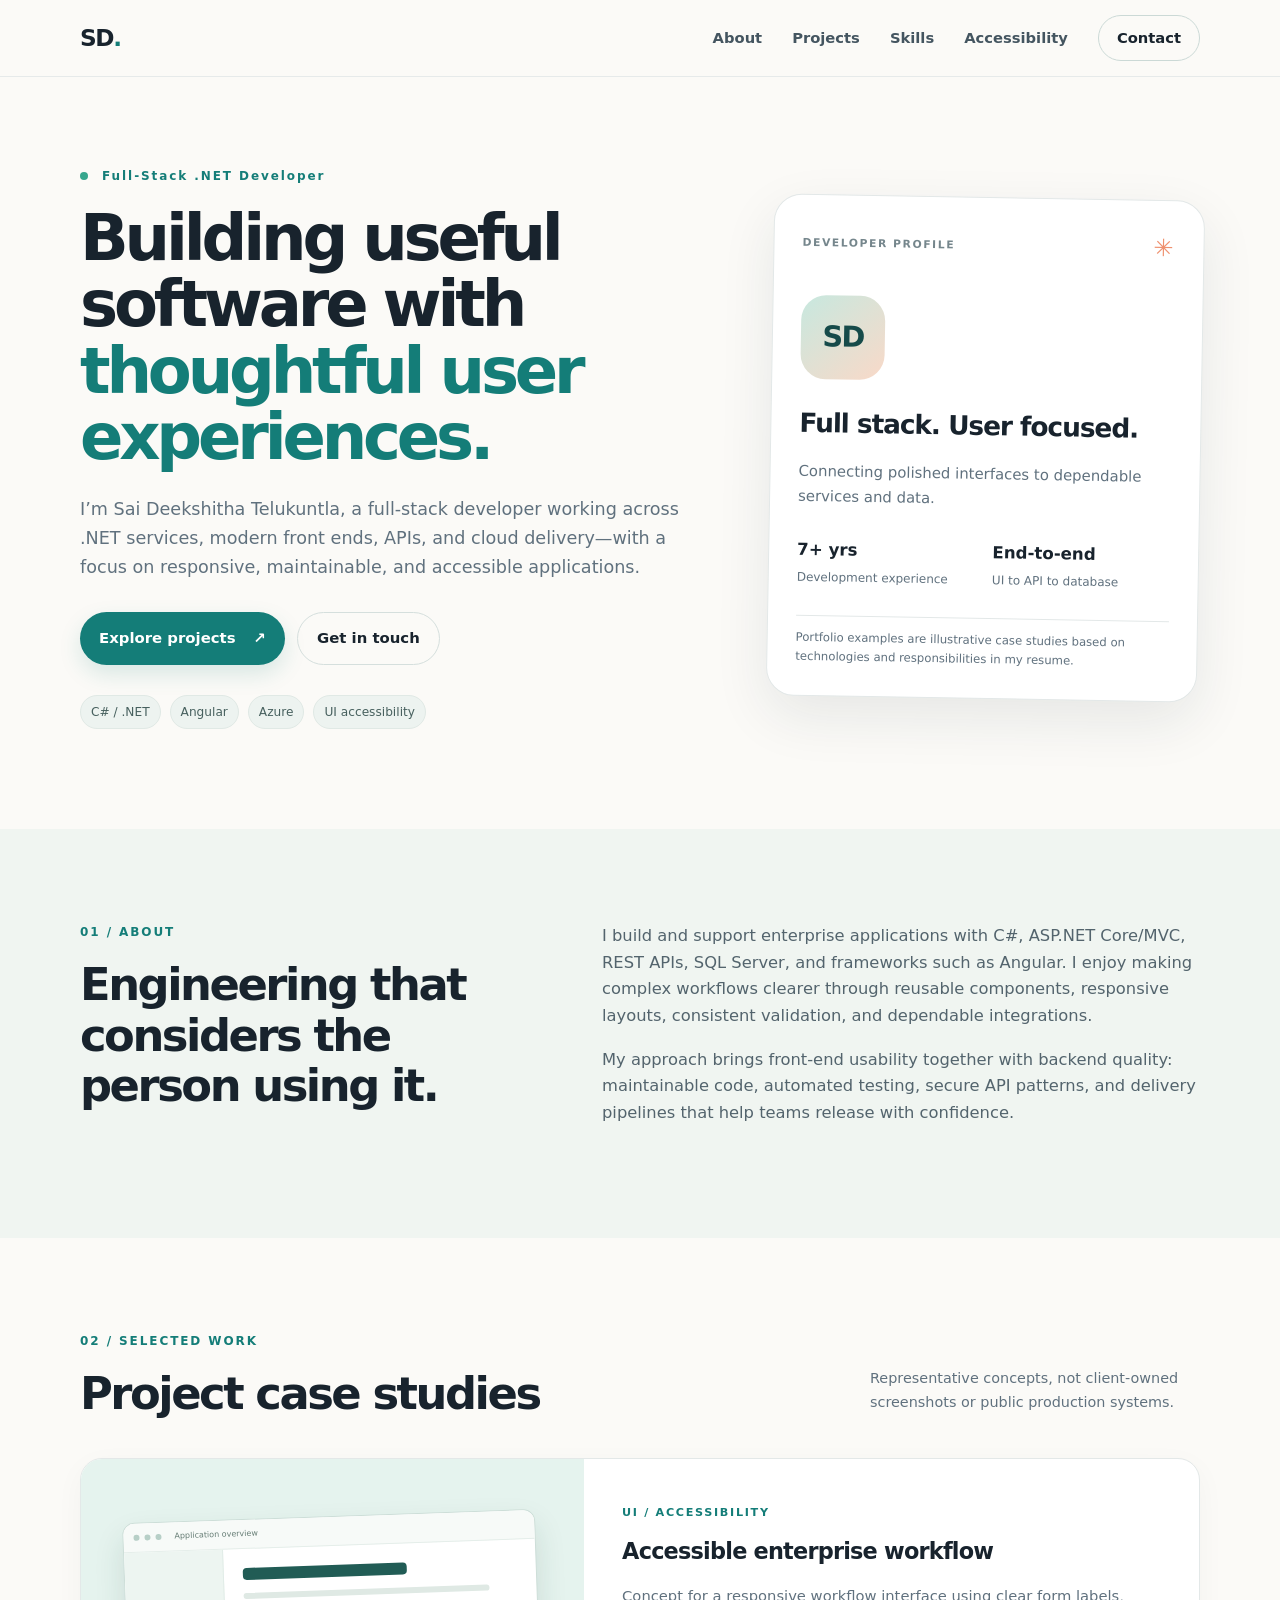
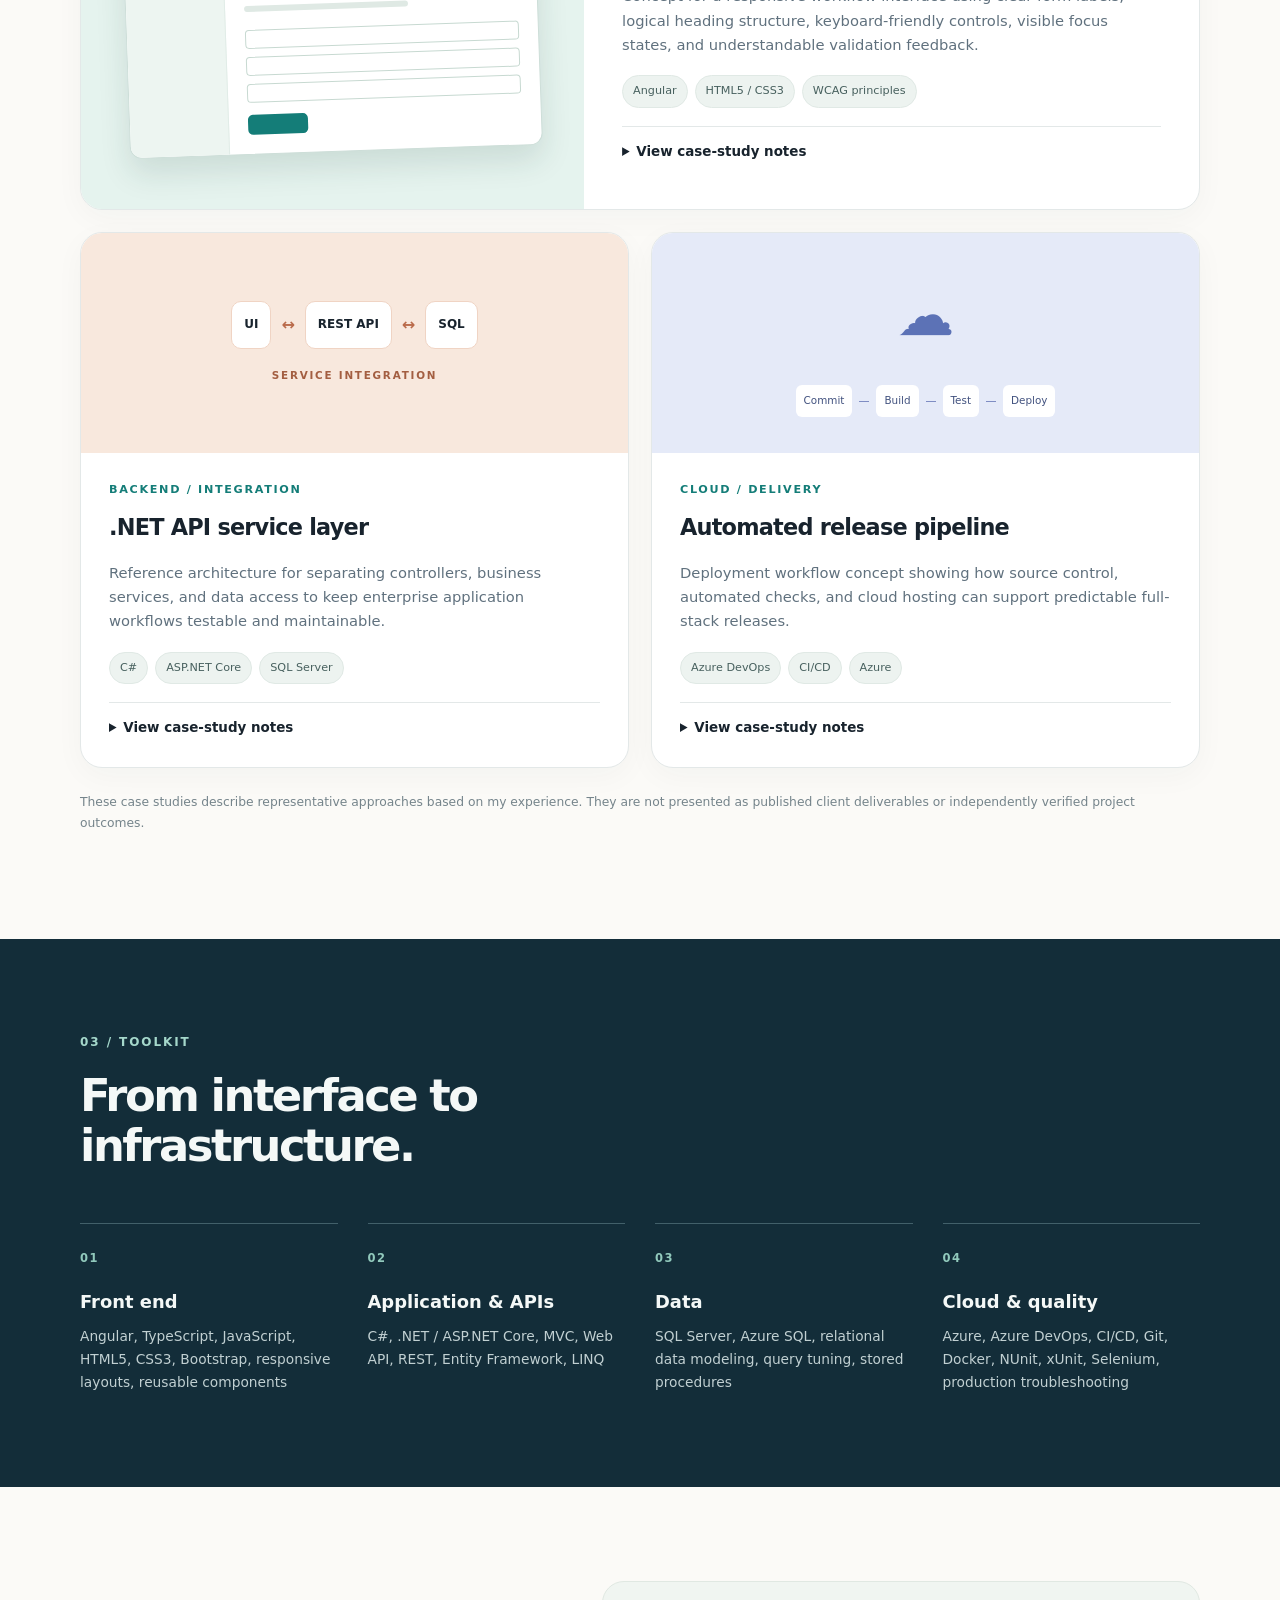
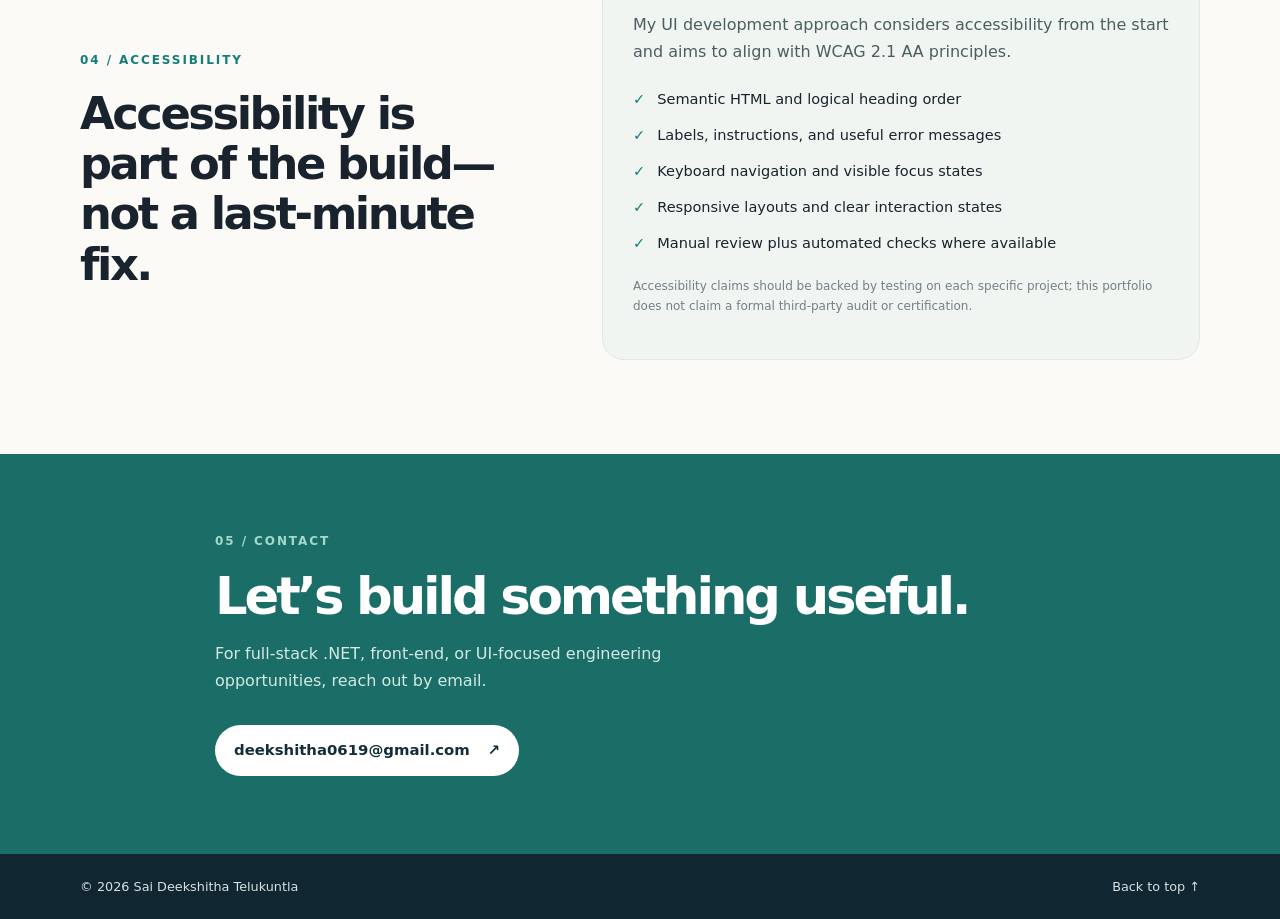
==== index.html @ 6f186943 "Add files via upload" ====
<!doctype html>
<html lang="en">
<head>
  <meta charset="utf-8">
  <meta name="viewport" content="width=device-width, initial-scale=1">
  <meta name="description" content="Portfolio of Sai Deekshitha Telukuntla, Full-Stack .NET Developer focused on responsive UI, accessible experiences, APIs, and cloud delivery.">
  <title>Sai Deekshitha Telukuntla | Full-Stack Developer</title>
  <link rel="stylesheet" href="styles.css">
</head>
<body>
  <a class="skip-link" href="#main">Skip to content</a>
  <header class="site-header">
    <nav class="nav container" aria-label="Main navigation">
      <a class="brand" href="#top" aria-label="Sai Deekshitha home">SD<span>.</span></a>
      <button class="menu-toggle" type="button" aria-expanded="false" aria-controls="nav-links">Menu</button>
      <div class="nav-links" id="nav-links">
        <a href="#about">About</a>
        <a href="#work">Projects</a>
        <a href="#skills">Skills</a>
        <a href="#accessibility">Accessibility</a>
        <a class="nav-cta" href="#contact">Contact</a>
      </div>
    </nav>
  </header>

  <main id="main">
    <section class="hero section container" id="top">
      <div class="hero-copy">
        <p class="eyebrow"><span class="status-dot" aria-hidden="true"></span> Full-Stack .NET Developer</p>
        <h1>Building useful software with <span class="accent">thoughtful user experiences.</span></h1>
        <p class="hero-intro">I’m Sai Deekshitha Telukuntla, a full-stack developer working across .NET services, modern front ends, APIs, and cloud delivery—with a focus on responsive, maintainable, and accessible applications.</p>
        <div class="hero-actions">
          <a class="button button-primary" href="#work">Explore projects <span aria-hidden="true">↗</span></a>
          <a class="button button-secondary" href="#contact">Get in touch</a>
        </div>
        <div class="hero-tags" aria-label="Core technologies">
          <span>C# / .NET</span><span>Angular</span><span>Azure</span><span>UI accessibility</span>
        </div>
      </div>
      <aside class="hero-card" aria-label="Professional focus">
        <div class="card-topline"><span>DEVELOPER PROFILE</span><span class="card-icon" aria-hidden="true">✳</span></div>
        <div class="profile-mark" aria-hidden="true">SD</div>
        <h2>Full stack. User focused.</h2>
        <p>Connecting polished interfaces to dependable services and data.</p>
        <div class="mini-stat-grid">
          <div><strong>7+ yrs</strong><small>Development experience</small></div>
          <div><strong>End-to-end</strong><small>UI to API to database</small></div>
        </div>
        <div class="card-line" aria-hidden="true"></div>
        <p class="small-note">Portfolio examples are illustrative case studies based on technologies and responsibilities in my resume.</p>
      </aside>
    </section>

    <section class="section section-muted" id="about">
      <div class="container two-column">
        <div>
          <p class="eyebrow">01 / ABOUT</p>
          <h2 class="section-title">Engineering that considers the person using it.</h2>
        </div>
        <div class="section-copy">
          <p>I build and support enterprise applications with C#, ASP.NET Core/MVC, REST APIs, SQL Server, and frameworks such as Angular. I enjoy making complex workflows clearer through reusable components, responsive layouts, consistent validation, and dependable integrations.</p>
          <p>My approach brings front-end usability together with backend quality: maintainable code, automated testing, secure API patterns, and delivery pipelines that help teams release with confidence.</p>
        </div>
      </div>
    </section>

    <section class="section container" id="work">
      <div class="section-heading">
        <div><p class="eyebrow">02 / SELECTED WORK</p><h2 class="section-title">Project case studies</h2></div>
        <p class="section-subtitle">Representative concepts, not client-owned screenshots or public production systems.</p>
      </div>
      <div class="project-grid">
        <article class="project-card project-featured">
          <div class="project-art art-accessible" aria-hidden="true">
            <div class="mock-window"><div class="mock-bar"><i></i><i></i><i></i><span>Application overview</span></div><div class="mock-content"><div class="mock-sidebar"></div><div class="mock-main"><div class="mock-heading"></div><div class="mock-line"></div><div class="mock-line short"></div><div class="mock-form"><b></b><b></b><b></b></div><div class="mock-button"></div></div></div></div>
          </div>
          <div class="project-content">
            <p class="project-type">UI / ACCESSIBILITY</p><h3>Accessible enterprise workflow</h3>
            <p>Concept for a responsive workflow interface using clear form labels, logical heading structure, keyboard-friendly controls, visible focus states, and understandable validation feedback.</p>
            <ul class="tag-list"><li>Angular</li><li>HTML5 / CSS3</li><li>WCAG principles</li></ul>
            <details class="case-details"><summary>View case-study notes</summary><p><strong>Design goal:</strong> make common tasks easier to scan and complete. <strong>Implementation focus:</strong> semantic markup, consistent form patterns, responsive layout, and manual keyboard checks. Formal conformance has not been independently audited.</p></details>
          </div>
        </article>
        <article class="project-card">
          <div class="project-art art-api" aria-hidden="true"><div class="api-stack"><span>UI</span><b>↔</b><span>REST API</span><b>↔</b><span>SQL</span></div><div class="api-caption">SERVICE INTEGRATION</div></div>
          <div class="project-content">
            <p class="project-type">BACKEND / INTEGRATION</p><h3>.NET API service layer</h3>
            <p>Reference architecture for separating controllers, business services, and data access to keep enterprise application workflows testable and maintainable.</p>
            <ul class="tag-list"><li>C#</li><li>ASP.NET Core</li><li>SQL Server</li></ul>
            <details class="case-details"><summary>View case-study notes</summary><p>Focus areas include REST conventions, input validation, clear error responses, separation of concerns, and unit testing. Add a public code sample here once a sanitized demo repository is ready.</p></details>
          </div>
        </article>
        <article class="project-card">
          <div class="project-art art-cloud" aria-hidden="true"><div class="cloud-shape">☁</div><div class="pipeline"><span>Commit</span><i></i><span>Build</span><i></i><span>Test</span><i></i><span>Deploy</span></div></div>
          <div class="project-content">
            <p class="project-type">CLOUD / DELIVERY</p><h3>Automated release pipeline</h3>
            <p>Deployment workflow concept showing how source control, automated checks, and cloud hosting can support predictable full-stack releases.</p>
            <ul class="tag-list"><li>Azure DevOps</li><li>CI/CD</li><li>Azure</li></ul>
            <details class="case-details"><summary>View case-study notes</summary><p>Pipeline stages can include restore/build, automated tests, artifact publishing, deployment approvals, and post-deployment validation. Environment-specific secrets should be stored in secure variable groups or a secrets manager.</p></details>
          </div>
        </article>
      </div>
      <p class="disclaimer">These case studies describe representative approaches based on my experience. They are not presented as published client deliverables or independently verified project outcomes.</p>
    </section>

    <section class="section section-dark" id="skills">
      <div class="container">
        <p class="eyebrow eyebrow-light">03 / TOOLKIT</p>
        <h2 class="section-title">From interface to infrastructure.</h2>
        <div class="skills-grid">
          <div class="skill-block"><span class="skill-number">01</span><h3>Front end</h3><p>Angular, TypeScript, JavaScript, HTML5, CSS3, Bootstrap, responsive layouts, reusable components</p></div>
          <div class="skill-block"><span class="skill-number">02</span><h3>Application & APIs</h3><p>C#, .NET / ASP.NET Core, MVC, Web API, REST, Entity Framework, LINQ</p></div>
          <div class="skill-block"><span class="skill-number">03</span><h3>Data</h3><p>SQL Server, Azure SQL, relational data modeling, query tuning, stored procedures</p></div>
          <div class="skill-block"><span class="skill-number">04</span><h3>Cloud & quality</h3><p>Azure, Azure DevOps, CI/CD, Git, Docker, NUnit, xUnit, Selenium, production troubleshooting</p></div>
        </div>
      </div>
    </section>

    <section class="section container" id="accessibility">
      <div class="two-column accessibility-layout">
        <div><p class="eyebrow">04 / ACCESSIBILITY</p><h2 class="section-title">Accessibility is part of the build—not a last-minute fix.</h2></div>
        <div class="accessibility-panel">
          <p>My UI development approach considers accessibility from the start and aims to align with WCAG 2.1 AA principles.</p>
          <ul class="check-list">
            <li><span aria-hidden="true">✓</span> Semantic HTML and logical heading order</li>
            <li><span aria-hidden="true">✓</span> Labels, instructions, and useful error messages</li>
            <li><span aria-hidden="true">✓</span> Keyboard navigation and visible focus states</li>
            <li><span aria-hidden="true">✓</span> Responsive layouts and clear interaction states</li>
            <li><span aria-hidden="true">✓</span> Manual review plus automated checks where available</li>
          </ul>
          <p class="small-note">Accessibility claims should be backed by testing on each specific project; this portfolio does not claim a formal third-party audit or certification.</p>
        </div>
      </div>
    </section>

    <section class="section contact-section" id="contact">
      <div class="container contact-inner">
        <p class="eyebrow eyebrow-light">05 / CONTACT</p>
        <h2>Let’s build something useful.</h2>
        <p>For full-stack .NET, front-end, or UI-focused engineering opportunities, reach out by email.</p>
        <a class="button button-light" href="mailto:deekshitha0619@gmail.com">deekshitha0619@gmail.com <span aria-hidden="true">↗</span></a>
      </div>
    </section>
  </main>

  <footer class="site-footer"><div class="container footer-inner"><span>© <span id="year"></span> Sai Deekshitha Telukuntla</span><a href="#top">Back to top ↑</a></div></footer>
  <script src="script.js"></script>
</body>
</html>
---- styles.css ----
:root{--ink:#18232d;--muted:#60717e;--paper:#fbfaf7;--line:#e3e8e8;--teal:#147d78;--mint:#dff2ed;--navy:#132d39;--coral:#ef916f;--white:#fff;--radius:22px;--shadow:0 20px 55px rgba(18,45,57,.09)}
*{box-sizing:border-box}html{scroll-behavior:smooth;scroll-padding-top:90px}body{margin:0;background:var(--paper);color:var(--ink);font-family:Inter,ui-sans-serif,system-ui,-apple-system,BlinkMacSystemFont,"Segoe UI",sans-serif;line-height:1.65}a{color:inherit}a:focus-visible,button:focus-visible,summary:focus-visible{outline:3px solid #e2764e;outline-offset:4px}.container{width:min(1120px,calc(100% - 48px));margin-inline:auto}.section{padding-block:94px}.site-header{position:sticky;top:0;z-index:10;background:rgba(251,250,247,.92);backdrop-filter:blur(12px);border-bottom:1px solid rgba(227,232,232,.85)}.nav{height:76px;display:flex;align-items:center;justify-content:space-between}.brand{font-weight:900;font-size:1.45rem;text-decoration:none;letter-spacing:-.06em}.brand span{color:var(--teal)}.nav-links{display:flex;gap:30px;align-items:center}.nav-links a{text-decoration:none;font-size:.92rem;font-weight:650;color:#445560}.nav-links a:hover{color:var(--teal)}.nav-links .nav-cta{padding:10px 18px;border:1px solid #cbd9d6;border-radius:99px;color:var(--ink)}.menu-toggle{display:none;background:transparent;border:1px solid var(--line);padding:8px 12px;border-radius:9px;font:inherit}.skip-link{position:absolute;left:12px;top:-60px;background:#fff;padding:10px 14px;z-index:20}.skip-link:focus{top:10px}.hero{display:grid;grid-template-columns:1.18fr .82fr;gap:70px;align-items:center;padding-top:90px;padding-bottom:100px}.eyebrow{font-size:.75rem;letter-spacing:.16em;font-weight:800;color:var(--teal);margin:0 0 18px}.status-dot{display:inline-block;width:8px;height:8px;border-radius:50%;background:#36a68d;margin-right:8px}.hero h1{font-size:clamp(2.8rem,5vw,4.8rem);line-height:1.04;letter-spacing:-.065em;margin:0 0 24px;max-width:700px}.accent{color:var(--teal)}.hero-intro{max-width:610px;color:var(--muted);font-size:1.1rem}.hero-actions{display:flex;gap:12px;flex-wrap:wrap;margin:30px 0}.button{display:inline-flex;align-items:center;gap:18px;padding:13px 19px;border-radius:999px;text-decoration:none;font-weight:750;font-size:.93rem;transition:transform .18s ease,box-shadow .18s ease}.button:hover{transform:translateY(-2px)}.button-primary{background:var(--teal);color:white;box-shadow:0 9px 22px #147d7826}.button-secondary{border:1px solid #d5dfdd;background:transparent}.hero-tags{display:flex;gap:9px;flex-wrap:wrap}.hero-tags span,.tag-list li{font-size:.76rem;color:#47605e;background:#edf3f0;border:1px solid #e0e9e5;border-radius:99px;padding:6px 10px}.hero-card{padding:28px;background:#fff;border:1px solid var(--line);border-radius:28px;box-shadow:var(--shadow);transform:rotate(1deg)}.card-topline{display:flex;justify-content:space-between;align-items:center;color:#75868c;font-size:.67rem;letter-spacing:.15em;font-weight:800}.card-icon{font-size:1.5rem;color:var(--coral)}.profile-mark{display:grid;place-items:center;width:84px;height:84px;border-radius:25px;margin:32px 0 22px;background:linear-gradient(140deg,#c7e8df,#f9d9c8);color:#164b4a;font-weight:900;font-size:1.8rem;letter-spacing:-.06em}.hero-card h2{font-size:1.65rem;letter-spacing:-.04em;margin:0}.hero-card>p{color:var(--muted);font-size:.93rem}.mini-stat-grid{display:grid;grid-template-columns:1fr 1fr;gap:18px;margin:28px 0}.mini-stat-grid strong,.mini-stat-grid small{display:block}.mini-stat-grid strong{font-size:1.04rem}.mini-stat-grid small{font-size:.75rem;color:var(--muted);margin-top:4px}.card-line{height:1px;background:var(--line)}.hero-card .small-note{font-size:.73rem;margin-bottom:0}.section-muted{background:#f0f5f1}.two-column{display:grid;grid-template-columns:.85fr 1.15fr;gap:80px;align-items:start}.section-title{font-size:clamp(2rem,3.5vw,3.2rem);line-height:1.12;letter-spacing:-.055em;margin:0}.section-copy{color:#53646d;font-size:1.02rem}.section-copy p:first-child{margin-top:0}.section-heading{display:flex;justify-content:space-between;align-items:end;gap:30px;margin-bottom:38px}.section-subtitle{max-width:330px;color:var(--muted);font-size:.9rem;margin:0 0 5px}.project-grid{display:grid;grid-template-columns:1fr 1fr;gap:22px}.project-card{background:white;border:1px solid var(--line);border-radius:var(--radius);overflow:hidden;box-shadow:0 8px 30px rgba(18,45,57,.035)}.project-featured{grid-column:1/-1;display:grid;grid-template-columns:.9fr 1.1fr}.project-art{min-height:220px;display:grid;place-items:center;overflow:hidden}.project-featured .project-art{min-height:350px}.art-accessible{background:#e5f3ee}.mock-window{width:82%;background:white;border:1px solid #cdded8;border-radius:12px;box-shadow:0 15px 30px #173d3420;overflow:hidden;transform:rotate(-2deg)}.mock-bar{height:29px;background:#f7faf8;border-bottom:1px solid #e5eeea;display:flex;align-items:center;gap:5px;padding:0 10px}.mock-bar i{width:6px;height:6px;border-radius:50%;background:#b7cfc7}.mock-bar span{font-size:8px;margin-left:8px;color:#667d75}.mock-content{display:flex;min-height:185px}.mock-sidebar{width:24%;background:#edf5f1;border-right:1px solid #e1ece7}.mock-main{padding:19px;flex:1}.mock-heading{height:12px;width:60%;background:#215c55;border-radius:4px;margin-bottom:13px}.mock-line{height:6px;width:90%;background:#dfe9e4;border-radius:4px;margin-bottom:7px}.mock-line.short{width:60%}.mock-form{display:grid;gap:8px;margin-top:18px}.mock-form b{height:19px;border:1px solid #c7d9d1;border-radius:4px}.mock-button{height:20px;width:60px;border-radius:5px;background:#147d78;margin-top:12px}.project-content{padding:28px}.project-featured .project-content{align-self:center;padding:38px}.project-type{font-size:.7rem;font-weight:850;letter-spacing:.15em;color:var(--teal);margin:0 0 10px}.project-content h3{font-size:1.4rem;letter-spacing:-.035em;margin:0 0 12px}.project-content>p:not(.project-type){color:var(--muted);font-size:.92rem}.tag-list{display:flex;flex-wrap:wrap;gap:7px;padding:0;margin:18px 0;list-style:none}.tag-list li{font-size:.7rem}.case-details{font-size:.84rem;color:#52646c;border-top:1px solid var(--line);padding-top:14px;margin-top:18px}.case-details summary{font-weight:750;color:var(--ink);cursor:pointer}.case-details p{line-height:1.65}.art-api{background:#f8e8dd;gap:18px;align-content:center}.api-stack{display:flex;align-items:center;gap:10px}.api-stack span{padding:13px 12px;background:#fff;border:1px solid #f0d4c4;border-radius:10px;font-size:.75rem;font-weight:800}.api-stack b{color:#ba6b4b}.api-caption{font-size:.65rem;letter-spacing:.17em;font-weight:800;color:#a35e41}.art-cloud{background:#e5eaf8;gap:22px;align-content:center}.cloud-shape{font-size:3.6rem;color:#5c72b6}.pipeline{display:flex;align-items:center;gap:7px;flex-wrap:wrap;justify-content:center}.pipeline span{font-size:.65rem;background:#fff;padding:7px 8px;border-radius:6px;color:#42527f}.pipeline i{width:10px;height:1px;background:#7f8dc3}.disclaimer{font-size:.77rem;color:#75848b;margin-top:24px}.section-dark{background:var(--navy);color:#f4f8f7}.eyebrow-light{color:#a5d8cb}.section-dark .section-title{max-width:650px}.skills-grid{display:grid;grid-template-columns:repeat(4,1fr);gap:30px;margin-top:52px}.skill-block{border-top:1px solid #42606a;padding-top:20px}.skill-number{color:#91c9bc;font-size:.72rem;font-weight:800;letter-spacing:.12em}.skill-block h3{font-size:1.12rem;margin:16px 0 9px}.skill-block p{color:#c1d0d2;font-size:.86rem;margin:0}.accessibility-layout{align-items:center}.accessibility-panel{background:#f0f5f1;border:1px solid #e0e8e2;border-radius:var(--radius);padding:30px}.accessibility-panel>p:first-child{margin-top:0;color:#4b5e62}.check-list{list-style:none;padding:0;margin:22px 0;display:grid;gap:12px}.check-list li{display:flex;gap:12px;align-items:flex-start;font-size:.91rem}.check-list li span{color:var(--teal);font-weight:900}.small-note{font-size:.75rem;color:#728087}.contact-section{background:#1b6e68;color:white;padding-block:78px}.contact-inner{max-width:850px}.contact-inner h2{font-size:clamp(2.3rem,4vw,4rem);line-height:1.05;letter-spacing:-.06em;margin:0 0 18px}.contact-inner>p:not(.eyebrow){color:#d4e9e4;max-width:550px}.button-light{background:white;color:var(--navy);margin-top:15px}.site-footer{background:#102631;color:#d6e1e2;padding:22px 0;font-size:.8rem}.footer-inner{display:flex;justify-content:space-between;gap:20px}.footer-inner a{text-decoration:none}.footer-inner a:hover{text-decoration:underline}
@media(max-width:800px){.container{width:min(100% - 36px,620px)}.section{padding-block:70px}.hero{grid-template-columns:1fr;gap:42px;padding-top:65px}.hero h1{font-size:clamp(2.7rem,11vw,4rem)}.hero-card{max-width:520px;transform:none}.two-column{grid-template-columns:1fr;gap:24px}.section-heading{align-items:start;flex-direction:column}.project-grid{grid-template-columns:1fr}.project-featured{grid-column:auto;grid-template-columns:1fr}.project-featured .project-art{min-height:270px}.project-featured .project-content{padding:28px}.skills-grid{grid-template-columns:1fr 1fr;gap:26px}.nav-links{display:none;position:absolute;top:76px;left:0;right:0;padding:20px 24px 24px;background:var(--paper);border-bottom:1px solid var(--line);flex-direction:column;align-items:flex-start;gap:18px}.nav-links.open{display:flex}.menu-toggle{display:block}.accessibility-layout{gap:28px}}
@media(max-width:480px){.container{width:calc(100% - 30px)}.hero{padding-top:48px}.hero-actions{align-items:stretch;flex-direction:column}.button{justify-content:center}.hero-tags{gap:6px}.hero-card{padding:22px}.skills-grid{grid-template-columns:1fr}.project-content,.project-featured .project-content{padding:23px}.footer-inner{flex-direction:column}.api-stack{gap:5px}.api-stack span{padding:10px 8px;font-size:.67rem}}
@media(prefers-reduced-motion:reduce){html{scroll-behavior:auto}*,*::before,*::after{transition:none!important;animation:none!important}}
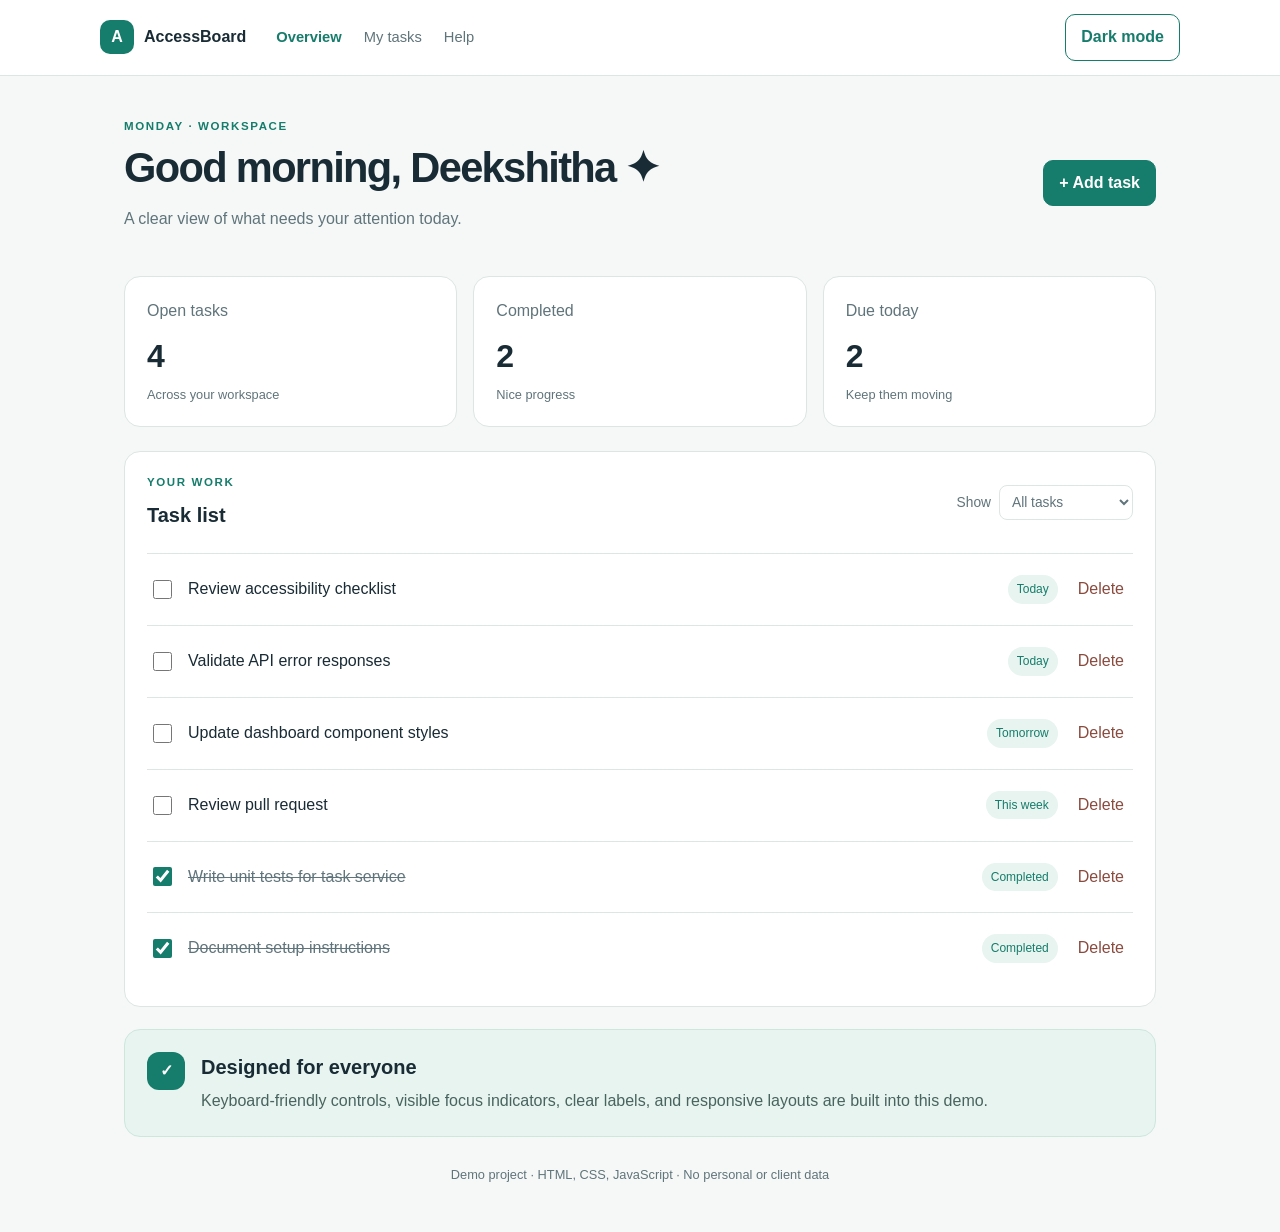
==== commit 77a24a6b: "Add files via upload" ====
--- a/index.html
+++ b/index.html
@@ -1,149 +1,18 @@
 <!doctype html>
 <html lang="en">
 <head>
-  <meta charset="utf-8">
-  <meta name="viewport" content="width=device-width, initial-scale=1">
-  <meta name="description" content="Portfolio of Sai Deekshitha Telukuntla, Full-Stack .NET Developer focused on responsive UI, accessible experiences, APIs, and cloud delivery.">
-  <title>Sai Deekshitha Telukuntla | Full-Stack Developer</title>
-  <link rel="stylesheet" href="styles.css">
+<meta charset="utf-8"><meta name="viewport" content="width=device-width,initial-scale=1">
+<title>Accessible Task Dashboard</title><link rel="stylesheet" href="styles.css">
 </head>
 <body>
-  <a class="skip-link" href="#main">Skip to content</a>
-  <header class="site-header">
-    <nav class="nav container" aria-label="Main navigation">
-      <a class="brand" href="#top" aria-label="Sai Deekshitha home">SD<span>.</span></a>
-      <button class="menu-toggle" type="button" aria-expanded="false" aria-controls="nav-links">Menu</button>
-      <div class="nav-links" id="nav-links">
-        <a href="#about">About</a>
-        <a href="#work">Projects</a>
-        <a href="#skills">Skills</a>
-        <a href="#accessibility">Accessibility</a>
-        <a class="nav-cta" href="#contact">Contact</a>
-      </div>
-    </nav>
-  </header>
-
-  <main id="main">
-    <section class="hero section container" id="top">
-      <div class="hero-copy">
-        <p class="eyebrow"><span class="status-dot" aria-hidden="true"></span> Full-Stack .NET Developer</p>
-        <h1>Building useful software with <span class="accent">thoughtful user experiences.</span></h1>
-        <p class="hero-intro">I’m Sai Deekshitha Telukuntla, a full-stack developer working across .NET services, modern front ends, APIs, and cloud delivery—with a focus on responsive, maintainable, and accessible applications.</p>
-        <div class="hero-actions">
-          <a class="button button-primary" href="#work">Explore projects <span aria-hidden="true">↗</span></a>
-          <a class="button button-secondary" href="#contact">Get in touch</a>
-        </div>
-        <div class="hero-tags" aria-label="Core technologies">
-          <span>C# / .NET</span><span>Angular</span><span>Azure</span><span>UI accessibility</span>
-        </div>
-      </div>
-      <aside class="hero-card" aria-label="Professional focus">
-        <div class="card-topline"><span>DEVELOPER PROFILE</span><span class="card-icon" aria-hidden="true">✳</span></div>
-        <div class="profile-mark" aria-hidden="true">SD</div>
-        <h2>Full stack. User focused.</h2>
-        <p>Connecting polished interfaces to dependable services and data.</p>
-        <div class="mini-stat-grid">
-          <div><strong>7+ yrs</strong><small>Development experience</small></div>
-          <div><strong>End-to-end</strong><small>UI to API to database</small></div>
-        </div>
-        <div class="card-line" aria-hidden="true"></div>
-        <p class="small-note">Portfolio examples are illustrative case studies based on technologies and responsibilities in my resume.</p>
-      </aside>
-    </section>
-
-    <section class="section section-muted" id="about">
-      <div class="container two-column">
-        <div>
-          <p class="eyebrow">01 / ABOUT</p>
-          <h2 class="section-title">Engineering that considers the person using it.</h2>
-        </div>
-        <div class="section-copy">
-          <p>I build and support enterprise applications with C#, ASP.NET Core/MVC, REST APIs, SQL Server, and frameworks such as Angular. I enjoy making complex workflows clearer through reusable components, responsive layouts, consistent validation, and dependable integrations.</p>
-          <p>My approach brings front-end usability together with backend quality: maintainable code, automated testing, secure API patterns, and delivery pipelines that help teams release with confidence.</p>
-        </div>
-      </div>
-    </section>
-
-    <section class="section container" id="work">
-      <div class="section-heading">
-        <div><p class="eyebrow">02 / SELECTED WORK</p><h2 class="section-title">Project case studies</h2></div>
-        <p class="section-subtitle">Representative concepts, not client-owned screenshots or public production systems.</p>
-      </div>
-      <div class="project-grid">
-        <article class="project-card project-featured">
-          <div class="project-art art-accessible" aria-hidden="true">
-            <div class="mock-window"><div class="mock-bar"><i></i><i></i><i></i><span>Application overview</span></div><div class="mock-content"><div class="mock-sidebar"></div><div class="mock-main"><div class="mock-heading"></div><div class="mock-line"></div><div class="mock-line short"></div><div class="mock-form"><b></b><b></b><b></b></div><div class="mock-button"></div></div></div></div>
-          </div>
-          <div class="project-content">
-            <p class="project-type">UI / ACCESSIBILITY</p><h3>Accessible enterprise workflow</h3>
-            <p>Concept for a responsive workflow interface using clear form labels, logical heading structure, keyboard-friendly controls, visible focus states, and understandable validation feedback.</p>
-            <ul class="tag-list"><li>Angular</li><li>HTML5 / CSS3</li><li>WCAG principles</li></ul>
-            <details class="case-details"><summary>View case-study notes</summary><p><strong>Design goal:</strong> make common tasks easier to scan and complete. <strong>Implementation focus:</strong> semantic markup, consistent form patterns, responsive layout, and manual keyboard checks. Formal conformance has not been independently audited.</p></details>
-          </div>
-        </article>
-        <article class="project-card">
-          <div class="project-art art-api" aria-hidden="true"><div class="api-stack"><span>UI</span><b>↔</b><span>REST API</span><b>↔</b><span>SQL</span></div><div class="api-caption">SERVICE INTEGRATION</div></div>
-          <div class="project-content">
-            <p class="project-type">BACKEND / INTEGRATION</p><h3>.NET API service layer</h3>
-            <p>Reference architecture for separating controllers, business services, and data access to keep enterprise application workflows testable and maintainable.</p>
-            <ul class="tag-list"><li>C#</li><li>ASP.NET Core</li><li>SQL Server</li></ul>
-            <details class="case-details"><summary>View case-study notes</summary><p>Focus areas include REST conventions, input validation, clear error responses, separation of concerns, and unit testing. Add a public code sample here once a sanitized demo repository is ready.</p></details>
-          </div>
-        </article>
-        <article class="project-card">
-          <div class="project-art art-cloud" aria-hidden="true"><div class="cloud-shape">☁</div><div class="pipeline"><span>Commit</span><i></i><span>Build</span><i></i><span>Test</span><i></i><span>Deploy</span></div></div>
-          <div class="project-content">
-            <p class="project-type">CLOUD / DELIVERY</p><h3>Automated release pipeline</h3>
-            <p>Deployment workflow concept showing how source control, automated checks, and cloud hosting can support predictable full-stack releases.</p>
-            <ul class="tag-list"><li>Azure DevOps</li><li>CI/CD</li><li>Azure</li></ul>
-            <details class="case-details"><summary>View case-study notes</summary><p>Pipeline stages can include restore/build, automated tests, artifact publishing, deployment approvals, and post-deployment validation. Environment-specific secrets should be stored in secure variable groups or a secrets manager.</p></details>
-          </div>
-        </article>
-      </div>
-      <p class="disclaimer">These case studies describe representative approaches based on my experience. They are not presented as published client deliverables or independently verified project outcomes.</p>
-    </section>
-
-    <section class="section section-dark" id="skills">
-      <div class="container">
-        <p class="eyebrow eyebrow-light">03 / TOOLKIT</p>
-        <h2 class="section-title">From interface to infrastructure.</h2>
-        <div class="skills-grid">
-          <div class="skill-block"><span class="skill-number">01</span><h3>Front end</h3><p>Angular, TypeScript, JavaScript, HTML5, CSS3, Bootstrap, responsive layouts, reusable components</p></div>
-          <div class="skill-block"><span class="skill-number">02</span><h3>Application & APIs</h3><p>C#, .NET / ASP.NET Core, MVC, Web API, REST, Entity Framework, LINQ</p></div>
-          <div class="skill-block"><span class="skill-number">03</span><h3>Data</h3><p>SQL Server, Azure SQL, relational data modeling, query tuning, stored procedures</p></div>
-          <div class="skill-block"><span class="skill-number">04</span><h3>Cloud & quality</h3><p>Azure, Azure DevOps, CI/CD, Git, Docker, NUnit, xUnit, Selenium, production troubleshooting</p></div>
-        </div>
-      </div>
-    </section>
-
-    <section class="section container" id="accessibility">
-      <div class="two-column accessibility-layout">
-        <div><p class="eyebrow">04 / ACCESSIBILITY</p><h2 class="section-title">Accessibility is part of the build—not a last-minute fix.</h2></div>
-        <div class="accessibility-panel">
-          <p>My UI development approach considers accessibility from the start and aims to align with WCAG 2.1 AA principles.</p>
-          <ul class="check-list">
-            <li><span aria-hidden="true">✓</span> Semantic HTML and logical heading order</li>
-            <li><span aria-hidden="true">✓</span> Labels, instructions, and useful error messages</li>
-            <li><span aria-hidden="true">✓</span> Keyboard navigation and visible focus states</li>
-            <li><span aria-hidden="true">✓</span> Responsive layouts and clear interaction states</li>
-            <li><span aria-hidden="true">✓</span> Manual review plus automated checks where available</li>
-          </ul>
-          <p class="small-note">Accessibility claims should be backed by testing on each specific project; this portfolio does not claim a formal third-party audit or certification.</p>
-        </div>
-      </div>
-    </section>
-
-    <section class="section contact-section" id="contact">
-      <div class="container contact-inner">
-        <p class="eyebrow eyebrow-light">05 / CONTACT</p>
-        <h2>Let’s build something useful.</h2>
-        <p>For full-stack .NET, front-end, or UI-focused engineering opportunities, reach out by email.</p>
-        <a class="button button-light" href="mailto:deekshitha0619@gmail.com">deekshitha0619@gmail.com <span aria-hidden="true">↗</span></a>
-      </div>
-    </section>
-  </main>
-
-  <footer class="site-footer"><div class="container footer-inner"><span>© <span id="year"></span> Sai Deekshitha Telukuntla</span><a href="#top">Back to top ↑</a></div></footer>
-  <script src="script.js"></script>
-</body>
-</html>
+<a class="skip" href="#main">Skip to main content</a>
+<header class="topbar"><div class="brand"><span class="logo">A</span> AccessBoard</div><nav aria-label="Main navigation"><a class="active" href="#main">Overview</a><a href="#tasks">My tasks</a><a href="#help">Help</a></nav><button id="themeToggle" class="outline" type="button" aria-pressed="false">Dark mode</button></header>
+<main id="main" class="wrap">
+<section class="welcome"><div><p class="eyebrow">MONDAY · WORKSPACE</p><h1>Good morning, Deekshitha <span aria-hidden="true">✦</span></h1><p class="muted">A clear view of what needs your attention today.</p></div><button class="primary" id="newTask">+ Add task</button></section>
+<section class="stats" aria-label="Task summary"><article><span class="muted">Open tasks</span><strong id="openCount">4</strong><small>Across your workspace</small></article><article><span class="muted">Completed</span><strong id="doneCount">2</strong><small>Nice progress</small></article><article><span class="muted">Due today</span><strong id="dueCount">2</strong><small>Keep them moving</small></article></section>
+<section class="panel" id="tasks"><div class="panel-head"><div><p class="eyebrow">YOUR WORK</p><h2>Task list</h2></div><label class="filter-label" for="filter">Show <select id="filter"><option value="all">All tasks</option><option value="open">Open only</option><option value="done">Completed only</option></select></label></div>
+<form id="taskForm" class="add-form" hidden><label for="taskInput">Task name</label><div><input id="taskInput" maxlength="100" required placeholder="e.g. Review API validation"><button class="primary" type="submit">Add</button><button class="outline" id="cancelAdd" type="button">Cancel</button></div></form>
+<ul id="taskList" class="task-list" aria-label="Tasks"></ul><p id="emptyState" class="muted" hidden>No tasks match this filter.</p><p id="status" class="sr-only" role="status" aria-live="polite"></p></section>
+<section id="help" class="tip"><div class="tip-icon" aria-hidden="true">✓</div><div><h2>Designed for everyone</h2><p>Keyboard-friendly controls, visible focus indicators, clear labels, and responsive layouts are built into this demo.</p></div></section>
+<footer>Demo project · HTML, CSS, JavaScript · No personal or client data</footer>
+</main><script src="app.js"></script></body></html>
--- a/styles.css
+++ b/styles.css
@@ -1,5 +1 @@
-:root{--ink:#18232d;--muted:#60717e;--paper:#fbfaf7;--line:#e3e8e8;--teal:#147d78;--mint:#dff2ed;--navy:#132d39;--coral:#ef916f;--white:#fff;--radius:22px;--shadow:0 20px 55px rgba(18,45,57,.09)}
-*{box-sizing:border-box}html{scroll-behavior:smooth;scroll-padding-top:90px}body{margin:0;background:var(--paper);color:var(--ink);font-family:Inter,ui-sans-serif,system-ui,-apple-system,BlinkMacSystemFont,"Segoe UI",sans-serif;line-height:1.65}a{color:inherit}a:focus-visible,button:focus-visible,summary:focus-visible{outline:3px solid #e2764e;outline-offset:4px}.container{width:min(1120px,calc(100% - 48px));margin-inline:auto}.section{padding-block:94px}.site-header{position:sticky;top:0;z-index:10;background:rgba(251,250,247,.92);backdrop-filter:blur(12px);border-bottom:1px solid rgba(227,232,232,.85)}.nav{height:76px;display:flex;align-items:center;justify-content:space-between}.brand{font-weight:900;font-size:1.45rem;text-decoration:none;letter-spacing:-.06em}.brand span{color:var(--teal)}.nav-links{display:flex;gap:30px;align-items:center}.nav-links a{text-decoration:none;font-size:.92rem;font-weight:650;color:#445560}.nav-links a:hover{color:var(--teal)}.nav-links .nav-cta{padding:10px 18px;border:1px solid #cbd9d6;border-radius:99px;color:var(--ink)}.menu-toggle{display:none;background:transparent;border:1px solid var(--line);padding:8px 12px;border-radius:9px;font:inherit}.skip-link{position:absolute;left:12px;top:-60px;background:#fff;padding:10px 14px;z-index:20}.skip-link:focus{top:10px}.hero{display:grid;grid-template-columns:1.18fr .82fr;gap:70px;align-items:center;padding-top:90px;padding-bottom:100px}.eyebrow{font-size:.75rem;letter-spacing:.16em;font-weight:800;color:var(--teal);margin:0 0 18px}.status-dot{display:inline-block;width:8px;height:8px;border-radius:50%;background:#36a68d;margin-right:8px}.hero h1{font-size:clamp(2.8rem,5vw,4.8rem);line-height:1.04;letter-spacing:-.065em;margin:0 0 24px;max-width:700px}.accent{color:var(--teal)}.hero-intro{max-width:610px;color:var(--muted);font-size:1.1rem}.hero-actions{display:flex;gap:12px;flex-wrap:wrap;margin:30px 0}.button{display:inline-flex;align-items:center;gap:18px;padding:13px 19px;border-radius:999px;text-decoration:none;font-weight:750;font-size:.93rem;transition:transform .18s ease,box-shadow .18s ease}.button:hover{transform:translateY(-2px)}.button-primary{background:var(--teal);color:white;box-shadow:0 9px 22px #147d7826}.button-secondary{border:1px solid #d5dfdd;background:transparent}.hero-tags{display:flex;gap:9px;flex-wrap:wrap}.hero-tags span,.tag-list li{font-size:.76rem;color:#47605e;background:#edf3f0;border:1px solid #e0e9e5;border-radius:99px;padding:6px 10px}.hero-card{padding:28px;background:#fff;border:1px solid var(--line);border-radius:28px;box-shadow:var(--shadow);transform:rotate(1deg)}.card-topline{display:flex;justify-content:space-between;align-items:center;color:#75868c;font-size:.67rem;letter-spacing:.15em;font-weight:800}.card-icon{font-size:1.5rem;color:var(--coral)}.profile-mark{display:grid;place-items:center;width:84px;height:84px;border-radius:25px;margin:32px 0 22px;background:linear-gradient(140deg,#c7e8df,#f9d9c8);color:#164b4a;font-weight:900;font-size:1.8rem;letter-spacing:-.06em}.hero-card h2{font-size:1.65rem;letter-spacing:-.04em;margin:0}.hero-card>p{color:var(--muted);font-size:.93rem}.mini-stat-grid{display:grid;grid-template-columns:1fr 1fr;gap:18px;margin:28px 0}.mini-stat-grid strong,.mini-stat-grid small{display:block}.mini-stat-grid strong{font-size:1.04rem}.mini-stat-grid small{font-size:.75rem;color:var(--muted);margin-top:4px}.card-line{height:1px;background:var(--line)}.hero-card .small-note{font-size:.73rem;margin-bottom:0}.section-muted{background:#f0f5f1}.two-column{display:grid;grid-template-columns:.85fr 1.15fr;gap:80px;align-items:start}.section-title{font-size:clamp(2rem,3.5vw,3.2rem);line-height:1.12;letter-spacing:-.055em;margin:0}.section-copy{color:#53646d;font-size:1.02rem}.section-copy p:first-child{margin-top:0}.section-heading{display:flex;justify-content:space-between;align-items:end;gap:30px;margin-bottom:38px}.section-subtitle{max-width:330px;color:var(--muted);font-size:.9rem;margin:0 0 5px}.project-grid{display:grid;grid-template-columns:1fr 1fr;gap:22px}.project-card{background:white;border:1px solid var(--line);border-radius:var(--radius);overflow:hidden;box-shadow:0 8px 30px rgba(18,45,57,.035)}.project-featured{grid-column:1/-1;display:grid;grid-template-columns:.9fr 1.1fr}.project-art{min-height:220px;display:grid;place-items:center;overflow:hidden}.project-featured .project-art{min-height:350px}.art-accessible{background:#e5f3ee}.mock-window{width:82%;background:white;border:1px solid #cdded8;border-radius:12px;box-shadow:0 15px 30px #173d3420;overflow:hidden;transform:rotate(-2deg)}.mock-bar{height:29px;background:#f7faf8;border-bottom:1px solid #e5eeea;display:flex;align-items:center;gap:5px;padding:0 10px}.mock-bar i{width:6px;height:6px;border-radius:50%;background:#b7cfc7}.mock-bar span{font-size:8px;margin-left:8px;color:#667d75}.mock-content{display:flex;min-height:185px}.mock-sidebar{width:24%;background:#edf5f1;border-right:1px solid #e1ece7}.mock-main{padding:19px;flex:1}.mock-heading{height:12px;width:60%;background:#215c55;border-radius:4px;margin-bottom:13px}.mock-line{height:6px;width:90%;background:#dfe9e4;border-radius:4px;margin-bottom:7px}.mock-line.short{width:60%}.mock-form{display:grid;gap:8px;margin-top:18px}.mock-form b{height:19px;border:1px solid #c7d9d1;border-radius:4px}.mock-button{height:20px;width:60px;border-radius:5px;background:#147d78;margin-top:12px}.project-content{padding:28px}.project-featured .project-content{align-self:center;padding:38px}.project-type{font-size:.7rem;font-weight:850;letter-spacing:.15em;color:var(--teal);margin:0 0 10px}.project-content h3{font-size:1.4rem;letter-spacing:-.035em;margin:0 0 12px}.project-content>p:not(.project-type){color:var(--muted);font-size:.92rem}.tag-list{display:flex;flex-wrap:wrap;gap:7px;padding:0;margin:18px 0;list-style:none}.tag-list li{font-size:.7rem}.case-details{font-size:.84rem;color:#52646c;border-top:1px solid var(--line);padding-top:14px;margin-top:18px}.case-details summary{font-weight:750;color:var(--ink);cursor:pointer}.case-details p{line-height:1.65}.art-api{background:#f8e8dd;gap:18px;align-content:center}.api-stack{display:flex;align-items:center;gap:10px}.api-stack span{padding:13px 12px;background:#fff;border:1px solid #f0d4c4;border-radius:10px;font-size:.75rem;font-weight:800}.api-stack b{color:#ba6b4b}.api-caption{font-size:.65rem;letter-spacing:.17em;font-weight:800;color:#a35e41}.art-cloud{background:#e5eaf8;gap:22px;align-content:center}.cloud-shape{font-size:3.6rem;color:#5c72b6}.pipeline{display:flex;align-items:center;gap:7px;flex-wrap:wrap;justify-content:center}.pipeline span{font-size:.65rem;background:#fff;padding:7px 8px;border-radius:6px;color:#42527f}.pipeline i{width:10px;height:1px;background:#7f8dc3}.disclaimer{font-size:.77rem;color:#75848b;margin-top:24px}.section-dark{background:var(--navy);color:#f4f8f7}.eyebrow-light{color:#a5d8cb}.section-dark .section-title{max-width:650px}.skills-grid{display:grid;grid-template-columns:repeat(4,1fr);gap:30px;margin-top:52px}.skill-block{border-top:1px solid #42606a;padding-top:20px}.skill-number{color:#91c9bc;font-size:.72rem;font-weight:800;letter-spacing:.12em}.skill-block h3{font-size:1.12rem;margin:16px 0 9px}.skill-block p{color:#c1d0d2;font-size:.86rem;margin:0}.accessibility-layout{align-items:center}.accessibility-panel{background:#f0f5f1;border:1px solid #e0e8e2;border-radius:var(--radius);padding:30px}.accessibility-panel>p:first-child{margin-top:0;color:#4b5e62}.check-list{list-style:none;padding:0;margin:22px 0;display:grid;gap:12px}.check-list li{display:flex;gap:12px;align-items:flex-start;font-size:.91rem}.check-list li span{color:var(--teal);font-weight:900}.small-note{font-size:.75rem;color:#728087}.contact-section{background:#1b6e68;color:white;padding-block:78px}.contact-inner{max-width:850px}.contact-inner h2{font-size:clamp(2.3rem,4vw,4rem);line-height:1.05;letter-spacing:-.06em;margin:0 0 18px}.contact-inner>p:not(.eyebrow){color:#d4e9e4;max-width:550px}.button-light{background:white;color:var(--navy);margin-top:15px}.site-footer{background:#102631;color:#d6e1e2;padding:22px 0;font-size:.8rem}.footer-inner{display:flex;justify-content:space-between;gap:20px}.footer-inner a{text-decoration:none}.footer-inner a:hover{text-decoration:underline}
-@media(max-width:800px){.container{width:min(100% - 36px,620px)}.section{padding-block:70px}.hero{grid-template-columns:1fr;gap:42px;padding-top:65px}.hero h1{font-size:clamp(2.7rem,11vw,4rem)}.hero-card{max-width:520px;transform:none}.two-column{grid-template-columns:1fr;gap:24px}.section-heading{align-items:start;flex-direction:column}.project-grid{grid-template-columns:1fr}.project-featured{grid-column:auto;grid-template-columns:1fr}.project-featured .project-art{min-height:270px}.project-featured .project-content{padding:28px}.skills-grid{grid-template-columns:1fr 1fr;gap:26px}.nav-links{display:none;position:absolute;top:76px;left:0;right:0;padding:20px 24px 24px;background:var(--paper);border-bottom:1px solid var(--line);flex-direction:column;align-items:flex-start;gap:18px}.nav-links.open{display:flex}.menu-toggle{display:block}.accessibility-layout{gap:28px}}
-@media(max-width:480px){.container{width:calc(100% - 30px)}.hero{padding-top:48px}.hero-actions{align-items:stretch;flex-direction:column}.button{justify-content:center}.hero-tags{gap:6px}.hero-card{padding:22px}.skills-grid{grid-template-columns:1fr}.project-content,.project-featured .project-content{padding:23px}.footer-inner{flex-direction:column}.api-stack{gap:5px}.api-stack span{padding:10px 8px;font-size:.67rem}}
-@media(prefers-reduced-motion:reduce){html{scroll-behavior:auto}*,*::before,*::after{transition:none!important;animation:none!important}}
+:root{font-family:Inter,Segoe UI,Arial,sans-serif;color:#192b35;background:#f5f8f7;--panel:#fff;--line:#dce6e3;--muted:#60747b;--green:#167c6b;--soft:#e7f4ef}*{box-sizing:border-box}body{margin:0;line-height:1.55}.skip{position:absolute;top:-100px;left:12px;padding:12px;background:#fff;color:#000;z-index:4}.skip:focus{top:12px}a,button,select,input{font:inherit}a:focus-visible,button:focus-visible,input:focus-visible,select:focus-visible{outline:3px solid #e07a3f;outline-offset:3px}.topbar{height:auto;min-height:74px;background:var(--panel);border-bottom:1px solid var(--line);display:flex;align-items:center;gap:30px;padding:14px max(24px,calc((100% - 1080px)/2))}.brand{font-weight:800;display:flex;align-items:center;gap:10px;white-space:nowrap}.logo{display:grid;place-items:center;background:var(--green);color:white;width:34px;height:34px;border-radius:10px}.topbar nav{display:flex;gap:22px;flex:1}.topbar nav a{color:var(--muted);text-decoration:none;font-size:.92rem}.topbar nav a.active{color:var(--green);font-weight:700}.wrap{max-width:1080px;margin:auto;padding:42px 24px}.welcome{display:flex;align-items:center;justify-content:space-between;gap:20px;margin-bottom:28px}.eyebrow{font-size:.72rem;letter-spacing:.14em;color:var(--green);font-weight:800;margin:0 0 8px}.welcome h1{font-size:clamp(1.8rem,4vw,2.6rem);line-height:1.15;letter-spacing:-.04em;margin:0 0 10px}.muted,small{color:var(--muted)}.primary,.outline{border-radius:10px;padding:10px 15px;border:1px solid var(--green);cursor:pointer;font-weight:700}.primary{background:var(--green);color:white}.outline{background:var(--panel);color:var(--green)}.stats{display:grid;grid-template-columns:repeat(3,1fr);gap:16px;margin:24px 0}.stats article,.panel,.tip{background:var(--panel);border:1px solid var(--line);border-radius:16px;padding:22px}.stats article span,.stats article strong,.stats article small{display:block}.stats article strong{font-size:2rem;letter-spacing:-.04em;margin:8px 0 3px}.stats article small{font-size:.8rem}.panel-head{display:flex;align-items:center;justify-content:space-between;gap:20px}.panel h2,.tip h2{margin:0;font-size:1.25rem}.filter-label{font-size:.86rem;color:var(--muted);display:flex;gap:8px;align-items:center}.filter-label select{padding:8px;border:1px solid var(--line);border-radius:8px;background:var(--panel);color:inherit}.task-list{list-style:none;padding:0;margin:22px 0 0}.task{display:flex;align-items:center;gap:13px;padding:16px 2px;border-top:1px solid var(--line)}.task input{width:19px;height:19px;accent-color:var(--green);flex-shrink:0}.task-title{flex:1}.task.done .task-title{text-decoration:line-through;color:var(--muted)}.badge{font-size:.75rem;padding:5px 9px;border-radius:99px;background:var(--soft);color:var(--green)}.delete{border:0;background:transparent;color:#8a4b3f;padding:7px;cursor:pointer;border-radius:7px}.delete:hover{background:#fff0ec}.add-form{margin-top:20px;padding:16px;background:#f6faf8;border-radius:12px}.add-form label{display:block;font-weight:700;font-size:.88rem;margin-bottom:7px}.add-form div{display:flex;gap:8px;flex-wrap:wrap}.add-form input{flex:1;min-width:180px;padding:10px;border:1px solid #b9ccc6;border-radius:9px}.tip{display:flex;gap:16px;align-items:flex-start;margin-top:22px;background:var(--soft);border-color:#cde7dd}.tip-icon{width:38px;height:38px;display:grid;place-items:center;background:var(--green);color:white;border-radius:12px;font-weight:900;flex-shrink:0}.tip p{margin:6px 0 0;color:#49635e}.sr-only{position:absolute;width:1px;height:1px;padding:0;margin:-1px;overflow:hidden;clip:rect(0,0,0,0);white-space:nowrap;border:0}footer{text-align:center;color:var(--muted);font-size:.8rem;padding:28px 0 5px}.dark{background:#13252b;color:#edf6f3;--panel:#1c343b;--line:#355058;--muted:#b0c3c6;--soft:#234b46}.dark .add-form{background:#203b40}.dark .tip p{color:#c1d8d1}@media(max-width:650px){.topbar{flex-wrap:wrap;gap:14px}.topbar nav{order:3;flex-basis:100%;gap:16px}.topbar nav a{font-size:.84rem}.wrap{padding:30px 16px}.welcome{align-items:flex-start;flex-direction:column}.stats{grid-template-columns:1fr;gap:10px}.stats article{padding:16px}.stats article strong{font-size:1.6rem}.panel-head{align-items:flex-start;flex-direction:column}.task{gap:9px}.badge{display:none}}@media(prefers-reduced-motion:reduce){*{scroll-behavior:auto!important;transition:none!important}}
